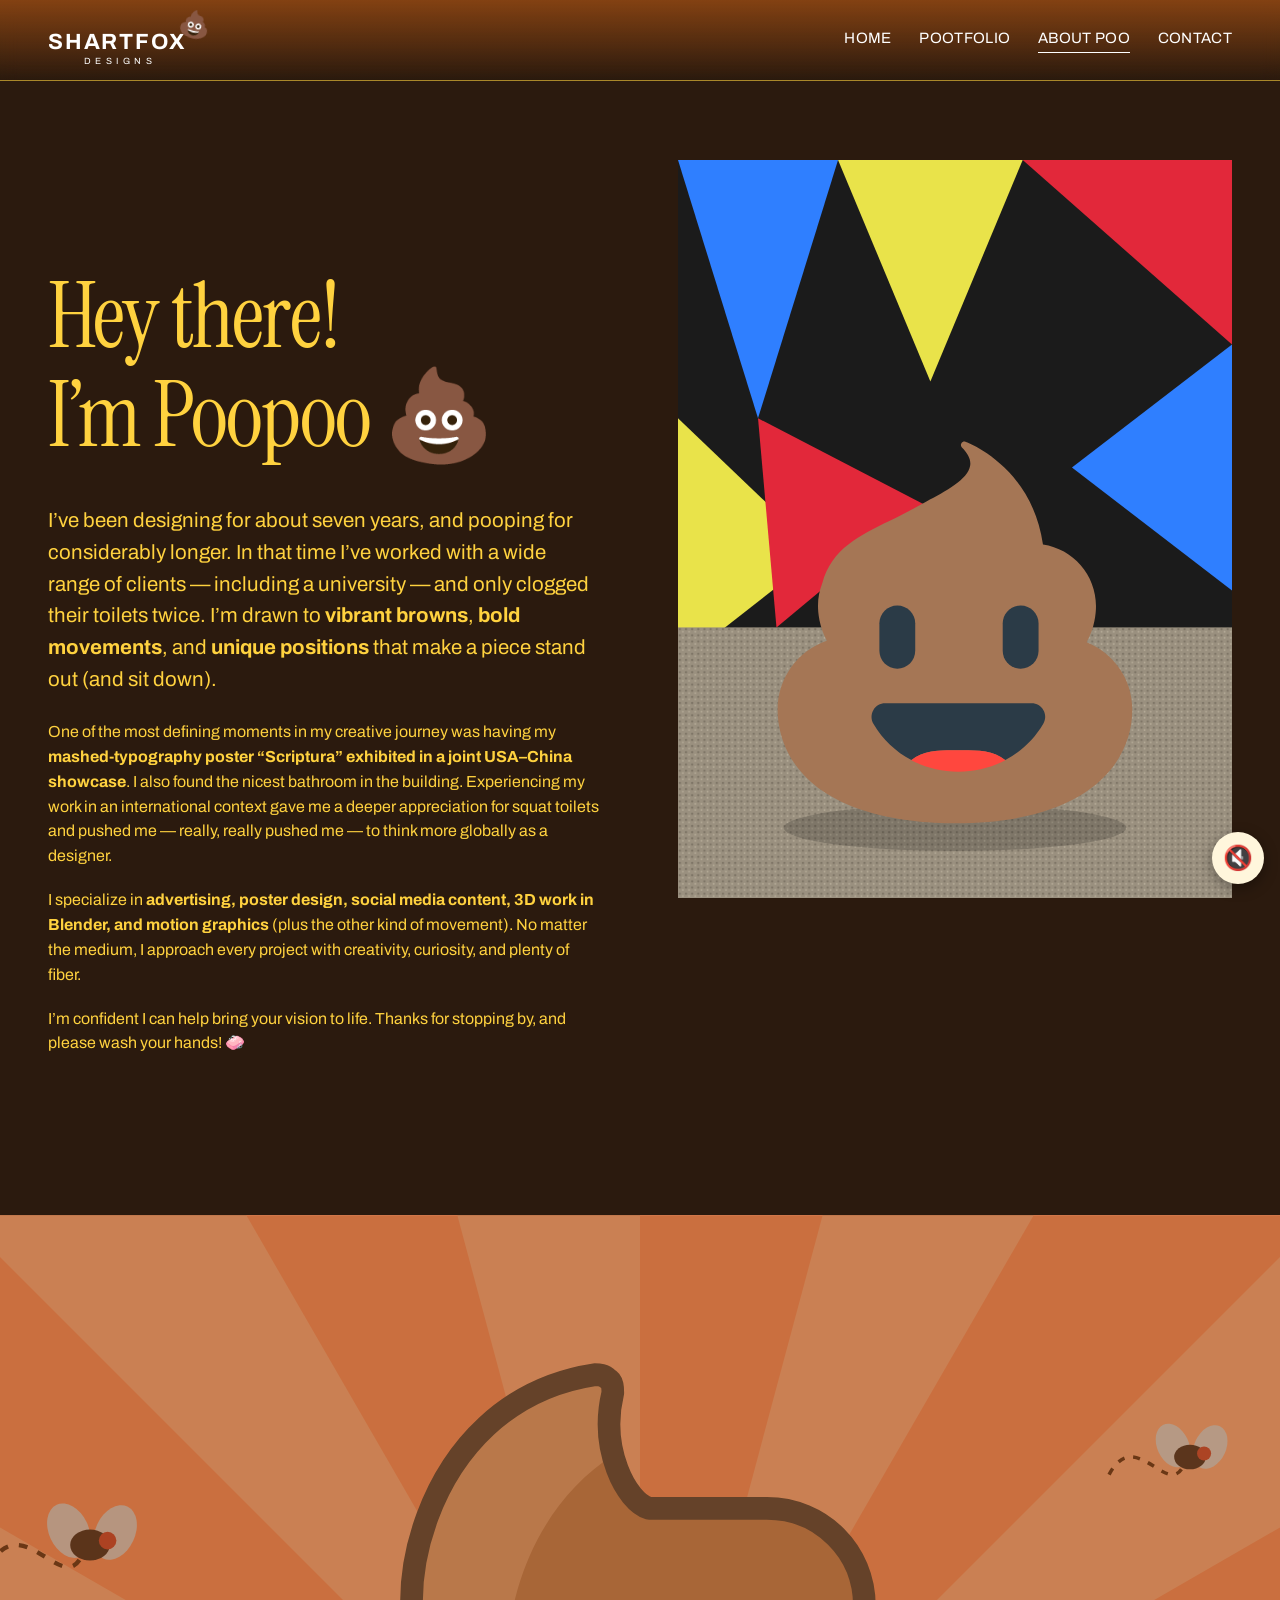
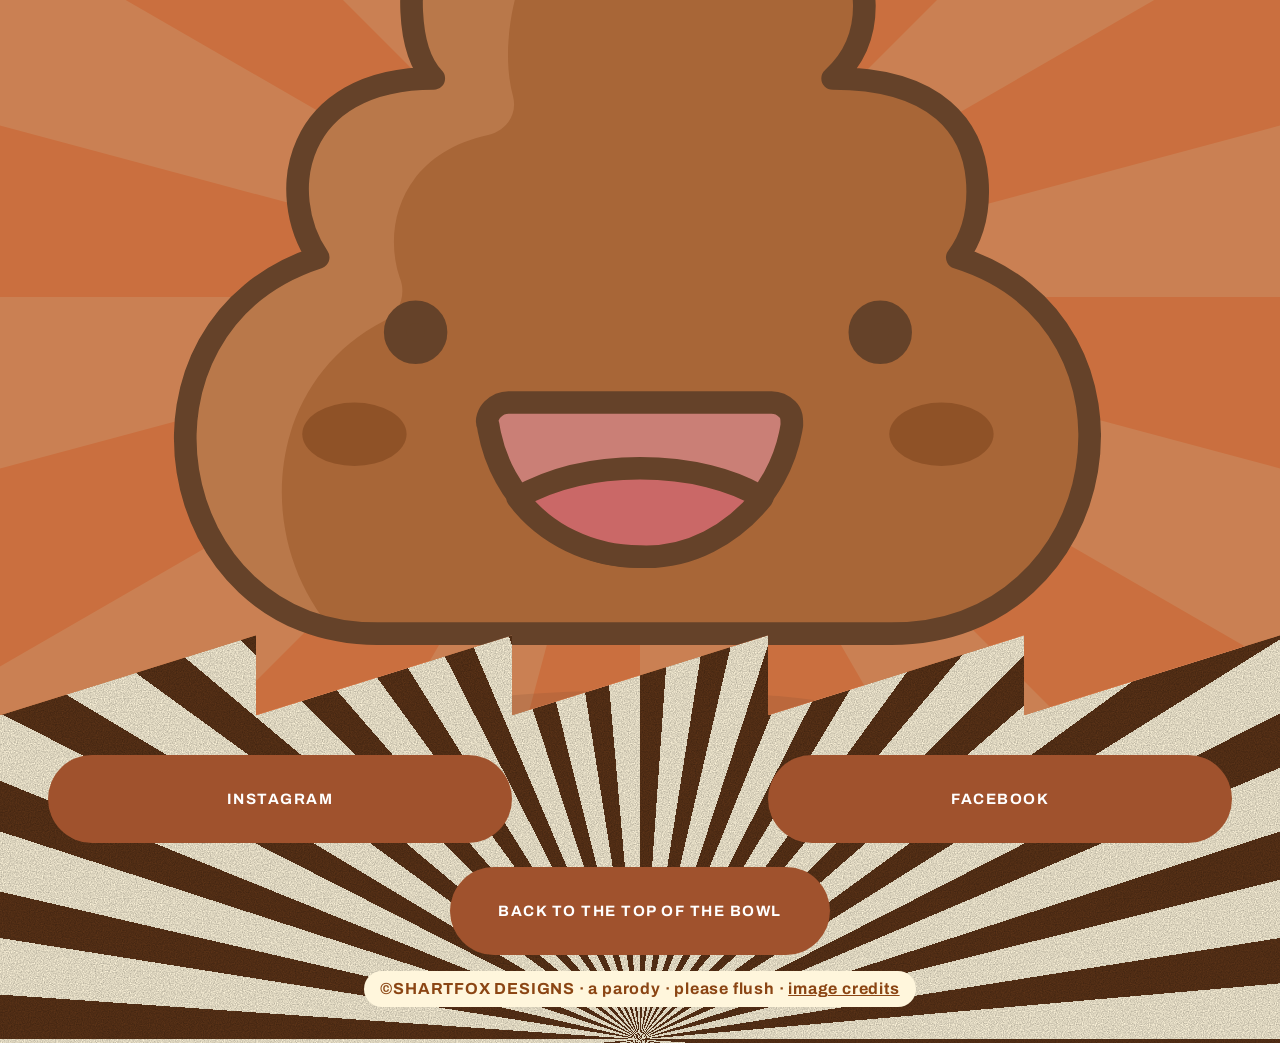
==== aboutme/index.html @ b91ddfe5 "Add files via upload" ====
<!doctype html>
<html lang="en">
<head>
  <meta charset="utf-8">
  <meta name="robots" content="noindex">
  <meta name="viewport" content="width=device-width, initial-scale=1">
  <title>ABOUT ME | Discover Who Poopoo Sharp Is – Read More — ShartFox Designs</title>
  <meta name="description" content="Meet Poopoo, designer, poster artist and Number Two in your heart.">
  <meta property="og:site_name" content="ShartFox Designs">
  <meta property="og:title" content="ABOUT ME | Discover Who Poopoo Sharp Is – Read More — ShartFox Designs">
  <meta property="og:description" content="Meet Poopoo, designer, poster artist and Number Two in your heart.">
  <meta property="og:type" content="website">
  <meta name="twitter:card" content="summary_large_image">
  <meta name="theme-color" content="#8b4513">
  <link rel="icon" href="data:image/svg+xml,%3Csvg xmlns='http://www.w3.org/2000/svg' viewBox='0 0 100 100'%3E%3Ctext y='.9em' font-size='90'%3E%F0%9F%92%A9%3C/text%3E%3C/svg%3E">
  <link rel="preconnect" href="https://fonts.googleapis.com">
  <link rel="preconnect" href="https://fonts.gstatic.com" crossorigin>
  <link href="https://fonts.googleapis.com/css2?family=Archivo:wght@400;700&family=Instrument+Serif&display=swap" rel="stylesheet">
  <link rel="stylesheet" href="../assets/css/style.css">
  <link rel="stylesheet" href="../assets/css/shart.css">
</head>
<body>
  <header class="site-header">
    <a class="logo" href="../" aria-label="ShartFox Designs home">
      <span class="wordmark"><span class="wm-name">SHARTFOX<span class="wm-icon" aria-hidden="true">💩</span></span><span class="wm-sub">DESIGNS</span></span>
    </a>
    <button class="menu-toggle" aria-label="Menu" aria-expanded="false" aria-controls="nav"><span></span><span></span><span></span></button>
    <nav class="nav" id="nav">
      <a href=".././">HOME</a>
      <a href="../portfolio/">POOTFOLIO</a>
      <a href="../aboutme/" aria-current="page">ABOUT POO</a>
      <a href="../contact/">CONTACT</a>
    </nav>
  </header>

  <main id="top">

    <section style="z-index:3" class="section bg-ink">
      <div class="about">
        <div class="about-text">
          <h1>Hey there!<br>I’m Poopoo 💩</h1>
          <p class="lead">I’ve been designing for about seven years, and pooping for considerably longer. In that time I’ve worked with a wide range of clients — including a university — and only clogged their toilets twice. I’m drawn to <strong>vibrant browns</strong>, <strong>bold movements</strong>, and <strong>unique positions</strong> that make a piece stand out (and sit down).</p>
          <p>One of the most defining moments in my creative journey was having my <strong>mashed‑typography poster “Scriptura” exhibited in a joint USA–China showcase</strong>. I also found the nicest bathroom in the building. Experiencing my work in an international context gave me a deeper appreciation for squat toilets and pushed me — really, really pushed me — to think more globally as a designer.</p>
          <p>I specialize in <strong>advertising, poster design, social media content, 3D work in Blender, and motion graphics</strong> (plus the other kind of movement). No matter the medium, I approach every project with creativity, curiosity, and plenty of fiber.</p>
          <p>I’m confident I can help bring your vision to life. Thanks for stopping by, and please wash your hands! 🧼</p>
        </div>
        <div class="about-photo">
          <img src="../assets/img/poop/img_20241021_193552.svg" alt="Poopoo, drawn as a cartoon poop in a green cap and glasses" fetchpriority="high">
        </div>
      </div>
    </section>

    <section style="z-index:2" class="section about-art has-bg bg-red overlap divider-teeth">
      <div class="bg" style="--overlay:rgba(139,69,19,.46)"><img src="../assets/img/poop/zombie_me_upscaled.svg" alt="" loading="lazy"></div>
    </section>

  </main>

  <footer class="site-footer">
    <div class="footer-inner">
      <a class="btn" href="https://www.instagram.com/sharpfox.designs/" target="_blank" rel="noopener">Instagram</a>
      <a class="btn" href="https://www.facebook.com/profile.php?id=61590797769780" target="_blank" rel="noopener">Facebook</a>
      <a class="btn to-top" href="#top">Back to the top of the bowl</a>
    </div>
    <p class="copyright">&copy;SHARTFOX DESIGNS · a parody · please flush · <a href="../credits/">image credits</a></p>
  </footer>

  <script src="../assets/js/main.js"></script>
  <script src="../assets/js/shart.js"></script>
</body>
</html>
---- assets/css/style.css ----
/* SharpFox Designs — static rebuild of the Squarespace site */
:root {
  --red: #ff3750;
  --purple: #7f37ff;
  --violet: #6321ee;
  --green: #72ff76;
  --ink: #211a1d;
  --paper: #f5f5f5;
  --serif: "Instrument Serif", Georgia, serif;
  --sans: "Archivo", "Helvetica Neue", Arial, sans-serif;
  --gutter: clamp(16px, 4vw, 48px);
  --tooth: clamp(40px, 9vw, 80px);
}

*, *::before, *::after { box-sizing: border-box; }
html { scroll-behavior: smooth; }
body {
  margin: 0;
  background: var(--ink);
  color: var(--green);
  font-family: var(--sans);
  font-size: 16px;
  line-height: 1.5;
  -webkit-font-smoothing: antialiased;
  overflow-x: hidden;
}
img { display: block; max-width: 100%; }
a { color: inherit; }
h1, h2 { font-family: var(--serif); font-weight: 400; margin: 0; line-height: 1.1; letter-spacing: -0.02em; }

/* ---------- Header ---------- */
.site-header {
  position: fixed; inset: 0 0 auto 0; z-index: 50;
  display: flex; align-items: center; justify-content: space-between;
  padding: 14px var(--gutter);
  border-bottom: 1px solid rgba(114, 255, 118, .55);
  transition: padding .3s ease;
}
/* The blur lives on a pseudo-element: backdrop-filter on the header itself would trap the fixed mobile menu inside it */
.site-header::before {
  content: ""; position: absolute; inset: 0; z-index: -1;
  background: linear-gradient(to bottom, rgba(255, 55, 80, .9), rgba(255, 55, 80, 0));
  -webkit-backdrop-filter: blur(9px); backdrop-filter: blur(9px);
}
.logo { position: relative; z-index: 2; }
.site-header.shrink { padding-block: 6px; }
.logo img { height: 96px; width: auto; transition: height .3s ease; }
.site-header.shrink .logo img { height: 64px; }
.nav { display: flex; gap: 28px; }
.nav a {
  color: #fff; text-decoration: none; font-size: 15px; letter-spacing: .02em;
  padding-bottom: 3px; border-bottom: 1px solid transparent;
}
.nav a:hover, .nav a[aria-current="page"] { border-bottom-color: #fff; }
.menu-toggle {
  display: none; background: none; border: 0; padding: 8px; cursor: pointer; color: #fff;
}
.menu-toggle span { display: block; width: 28px; height: 2px; background: currentColor; margin: 6px 0; transition: transform .25s, opacity .25s; }

/* ---------- Sections ---------- */
.section { position: relative; overflow: hidden; }
.bg-red    { background: var(--red); }
.bg-violet { background: var(--violet); }
.bg-green  { background: var(--green); }
.bg-ink    { background: var(--ink); }

/* Background image + colour overlay */
.has-bg > .bg { position: absolute; inset: 0; z-index: 0; }
.has-bg > .bg img { width: 100%; height: 100%; object-fit: cover; }
.has-bg > .bg::after { content: ""; position: absolute; inset: 0; background: var(--overlay); }
.has-bg > :not(.bg) { position: relative; z-index: 1; }

/* Dividers: the section overlaps the next one, which gets extra top padding */
.overlap { margin-bottom: calc(-1 * var(--tooth)); }
.overlap + * { padding-top: var(--tooth); }
.divider-teeth {
  clip-path: polygon(0 0, 100% 0, 100% 100%,
    100% calc(100% - var(--tooth)), 80% 100%, 80% calc(100% - var(--tooth)),
    60% 100%, 60% calc(100% - var(--tooth)), 40% 100%, 40% calc(100% - var(--tooth)),
    20% 100%, 20% calc(100% - var(--tooth)), 0 100%);
}
.divider-round { border-radius: 0 0 clamp(60px, 12vw, 160px) clamp(60px, 12vw, 160px) / var(--tooth) var(--tooth); }

/* ---------- Home ---------- */
.hero { height: 100vh; min-height: 520px; }
.hero .bg img { object-position: center 20%; }

.marquees { padding: 160px 0 120px; border-bottom: 1px solid var(--ink); }
.marquee {
  position: relative; overflow: hidden; white-space: nowrap;
  color: var(--ink); padding: 3vw 0; margin-bottom: 4vw;
}
.marquee::before { /* the thin rule that runs through each line */
  content: ""; position: absolute; left: 0; right: 0; top: 52%; height: 1px; background: var(--ink);
}
.marquee-track { display: inline-flex; animation: marquee 40s linear infinite; }
.marquee.right .marquee-track { animation-direction: reverse; }
.marquee:hover .marquee-track { animation-play-state: paused; }
.marquee h2 {
  font-size: clamp(56px, 10vw, 140px); line-height: 1.2; padding-right: .4em;
}
@keyframes marquee { from { transform: translateX(0); } to { transform: translateX(-50%); } }

.exhibition {
  min-height: 620px; display: grid; place-items: center; text-align: center; padding: 180px var(--gutter) 140px;
}
.exhibition h2 { font-size: clamp(40px, 6.5vw, 68px); color: var(--green); }
.exhibition h2 + h2 { margin-top: .5em; }

.portfolio-cta { text-align: center; padding: 60px var(--gutter) 180px; color: var(--ink); }
.portfolio-cta h2 { font-size: clamp(110px, 27vw, 318px); line-height: 1; }

.btn {
  display: inline-flex; align-items: center; justify-content: center;
  min-height: 64px; padding: 0 48px; border-radius: 300px; border: 0;
  background: var(--purple); color: #fff; text-decoration: none; cursor: pointer;
  font: 700 15px/1 var(--sans); letter-spacing: .1em; text-transform: uppercase;
  transition: transform .2s ease, filter .2s ease;
}
.btn:hover { transform: translateY(-2px); filter: brightness(1.1); }

.collage { height: 580px; }

/* ---------- Portfolio ---------- */
.portfolio-hero { height: 628px; }
.category { padding: 140px 0 0; }
.category h2 { color: var(--green); font-size: clamp(64px, 11vw, 132px); padding: 0 var(--gutter); }
.category .marquee { color: var(--green); padding: 24px 0 0; margin: 40px 0 0; }
.category .marquee::before { display: none; }
.category .marquee h3 { font: 400 22px/1.2 var(--serif); margin: 0; padding-right: .6em; }
.category .marquee-track { animation-duration: 60s; }

.gallery {
  display: grid; gap: 4px; padding: 60px 0 4px;
  grid-template-columns: repeat(var(--cols, 3), 1fr);
}
.gallery.cols-4 { --cols: 4; }
.gallery button {
  all: unset; cursor: zoom-in; display: block; aspect-ratio: 2 / 3; overflow: hidden; background: #4b1abf;
}
.gallery img { width: 100%; height: 100%; object-fit: cover; transition: transform .5s ease; }
.gallery button:hover img { transform: scale(1.04); }
.gallery button:focus-visible { outline: 3px solid var(--green); outline-offset: -3px; }

.more-soon { padding: 120px var(--gutter) 200px; text-align: center; }
.more-soon h2 { font-size: clamp(40px, 6.5vw, 68px); }

/* Lightbox */
.lightbox {
  position: fixed; inset: 0; z-index: 100; display: none;
  background: rgba(20, 14, 17, .96); align-items: center; justify-content: center;
}
.lightbox.open { display: flex; }
.lightbox img { max-width: calc(100vw - 140px); max-height: calc(100vh - 80px); object-fit: contain; }
.lightbox button {
  position: absolute; background: none; border: 0; color: #fff; cursor: pointer;
  font: 300 44px/1 var(--sans); padding: 16px; opacity: .8;
}
.lightbox button:hover { opacity: 1; }
.lb-close { top: 8px; right: 12px; }
.lb-prev { left: 8px; top: 50%; transform: translateY(-50%); }
.lb-next { right: 8px; top: 50%; transform: translateY(-50%); }
.lb-count { position: absolute; bottom: 16px; left: 0; right: 0; text-align: center; color: #fff; font-size: 13px; letter-spacing: .1em; opacity: .7; }

/* ---------- About ---------- */
.about {
  display: grid; grid-template-columns: 1fr 1fr; gap: clamp(32px, 6vw, 80px); align-items: start;
  padding: 160px var(--gutter) 140px; max-width: 1400px; margin: 0 auto;
}
.about-text { padding-top: 12vh; }
.about h1 { font-size: clamp(56px, 7vw, 102px); color: var(--green); margin-bottom: 40px; }
.about p { font-size: 16px; line-height: 1.55; margin: 0 0 1.2em; }
.about p.lead { font-size: clamp(18px, 1.6vw, 21px); }
.about-photo img { width: 100%; height: auto; }
.about-art { height: 1100px; }
.about-art .bg img { object-position: center 15%; }

/* ---------- Contact ---------- */
.contact { padding: 200px var(--gutter) 180px; }
.contact form { max-width: 560px; margin: 0 auto; display: grid; gap: 22px; }
.contact h1 { font-size: clamp(56px, 8vw, 102px); text-align: center; margin-bottom: 24px; }
.contact fieldset { border: 0; padding: 0; margin: 0; }
.contact legend { font-size: 16px; margin-bottom: 8px; padding: 0; }
.row { display: grid; grid-template-columns: 1fr 1fr; gap: 16px; }
.field { display: grid; gap: 6px; }
.field label, .field .hint { font-size: 12px; }
.req { opacity: .7; margin-left: 4px; }
.contact input, .contact select, .contact textarea {
  width: 100%; font: inherit; font-size: 15px; color: var(--green);
  background: transparent; border: 1px solid var(--green); border-radius: 26px; padding: 12px 20px;
}
.contact select { appearance: none; background-image: linear-gradient(45deg, transparent 50%, var(--green) 50%), linear-gradient(135deg, var(--green) 50%, transparent 50%); background-position: calc(100% - 26px) 50%, calc(100% - 20px) 50%; background-size: 6px 6px; background-repeat: no-repeat; }
.contact select option { color: #000; }
.contact textarea { min-height: 110px; resize: vertical; }
.contact input:focus, .contact select:focus, .contact textarea:focus { outline: 2px solid var(--green); outline-offset: 2px; }
.contact .btn { background: var(--red); color: #000; min-height: 0; padding: 30px 48px; width: 100%; }
.form-status { text-align: center; min-height: 1.5em; margin: 0; }
.hp { position: absolute; left: -9999px; }

/* ---------- Footer ---------- */
.site-footer {
  position: relative; overflow: hidden; background: var(--paper);
  padding-bottom: 36px;
}
.site-footer::before { /* animated radial stripes, standing in for Squarespace's generative "conic" background */
  content: ""; position: absolute; inset: -20%;
  background: repeating-conic-gradient(from var(--spin) at 50% 85%, #121012 0deg 4deg, var(--paper) 4deg 9deg);
  animation: spin 40s linear infinite;
}
.site-footer::after { /* film grain */
  content: ""; position: absolute; inset: 0; pointer-events: none; opacity: .35; mix-blend-mode: multiply;
  background-image: url("data:image/svg+xml,%3Csvg xmlns='http://www.w3.org/2000/svg' width='200' height='200'%3E%3Cfilter id='n'%3E%3CfeTurbulence type='fractalNoise' baseFrequency='.85' numOctaves='2' stitchTiles='stitch'/%3E%3CfeColorMatrix values='0 0 0 0 0 0 0 0 0 0 0 0 0 0 0 0 0 0 1.2 -.2'/%3E%3C/filter%3E%3Crect width='100%25' height='100%25' filter='url(%23n)'/%3E%3C/svg%3E");
}
@property --spin { syntax: "<angle>"; inherits: false; initial-value: 0deg; }
@keyframes spin { to { --spin: 360deg; } }
.footer-inner {
  position: relative; z-index: 1;
  display: grid; grid-template-columns: 1fr 1fr; gap: 24px 20vw; padding: 120px var(--gutter) 0;
}
.footer-inner .btn { min-height: 88px; }
.footer-inner .to-top { grid-column: 1 / -1; justify-self: center; min-width: 240px; }
.copyright {
  position: relative; z-index: 1; width: fit-content; margin: 16px auto 0; padding: 6px 16px;
  border-radius: 99px; background: var(--paper); color: var(--red); font-weight: 700; letter-spacing: .05em;
}

/* ---------- Motion / responsive ---------- */
@media (prefers-reduced-motion: reduce) {
  .marquee-track, .site-footer::before { animation: none; }
  html { scroll-behavior: auto; }
}

@media (max-width: 860px) {
  .menu-toggle { display: block; position: relative; z-index: 2; }
  .nav {
    position: fixed; inset: 0; flex-direction: column; align-items: center; justify-content: center; gap: 28px;
    background: var(--ink); opacity: 0; pointer-events: none; transition: opacity .25s;
  }
  .nav a { font-size: 22px; }
  .menu-open .nav { opacity: 1; pointer-events: auto; }
  .menu-open .menu-toggle span:nth-child(1) { transform: translateY(8px) rotate(45deg); }
  .menu-open .menu-toggle span:nth-child(2) { opacity: 0; }
  .menu-open .menu-toggle span:nth-child(3) { transform: translateY(-8px) rotate(-45deg); }
  .logo img { height: 64px; }
  .site-header.shrink .logo img { height: 52px; }

  .about { grid-template-columns: 1fr; padding-top: 130px; }
  .about-text { padding-top: 0; }
  .about-art { height: 70vh; }
  .gallery, .gallery.cols-4 { --cols: 2; }
  .collage, .portfolio-hero { height: 360px; }
  .footer-inner { grid-template-columns: 1fr; gap: 16px; padding-top: 90px; }
  .footer-inner .btn { min-height: 64px; }
  .row { grid-template-columns: 1fr; }
  .lightbox img { max-width: 100vw; }
  .marquees { padding: 110px 0 60px; }
}
---- assets/css/shart.css ----
/* ShartFox Designs — parody theme layered over style.css */
:root {
  --red: #8b4513;      /* saddle brown */
  --violet: #5c3317;   /* deep brown */
  --purple: #a0522d;   /* sienna buttons */
  --green: #ffd23f;    /* bright yellow text */
  --ink: #2b1a0e;      /* espresso */
  --paper: #fff6dc;    /* toilet-paper cream */
}

/* A poop-emoji cursor */
html, a, button, .gallery button {
  cursor: url("data:image/svg+xml,%3Csvg xmlns='http://www.w3.org/2000/svg' width='32' height='32'%3E%3Ctext y='26' font-size='26'%3E%F0%9F%92%A9%3C/text%3E%3C/svg%3E") 6 6, auto;
}

.site-header::before {
  background: linear-gradient(to bottom, rgba(139, 69, 19, .92), rgba(139, 69, 19, 0));
}
.site-header { border-bottom-color: rgba(255, 210, 63, .6); }

/* Text wordmark replacing the real logo */
.logo { text-decoration: none; }
.wordmark { display: grid; justify-items: center; color: #fff; line-height: 1; text-decoration: none; }
.wm-name { position: relative; font: 700 22px/1.1 var(--sans); letter-spacing: .08em; margin-top: 16px; }
.wm-sub { font-size: 9px; letter-spacing: .5em; margin-top: 3px; padding-left: .5em; }
/* the poop perches on the top-right corner of the name */
.wm-icon {
  position: absolute; right: -24px; top: -20px; font-size: 26px; letter-spacing: 0;
  transform: rotate(14deg); transition: transform .3s;
}
.logo:hover .wm-icon { transform: rotate(-10deg) scale(1.2); }
.site-header.shrink .wm-name { font-size: 18px; }
.site-header.shrink .wm-icon { font-size: 20px; right: -19px; top: -15px; }

/* Buttons: brown, with a little wobble */
.btn:hover { animation: wobble .4s ease; }
@keyframes wobble { 25% { transform: rotate(-3deg) scale(1.03); } 75% { transform: rotate(3deg) scale(1.03); } }
.btn s { text-decoration-thickness: 3px; opacity: .8; }

/* Marquee rule becomes a little line of poops */
.marquees .marquee::before { height: 0; background: none; border-top: 3px dotted var(--ink); }

/* Gallery: a poop stamp on hover */
.gallery button { position: relative; }
.gallery button::after {
  content: "\1F4A9"; position: absolute; right: 10px; bottom: 8px; font-size: 34px;
  transform: scale(0) rotate(-30deg); transition: transform .25s cubic-bezier(.3, 1.6, .5, 1);
}
.gallery button:hover::after, .gallery button:focus-visible::after { transform: scale(1) rotate(0); }
.lb-count::before { content: "\1F4A9\00a0 Number "; }

/* Footer: brown and toilet-paper stripes */
.site-footer::before {
  background: repeating-conic-gradient(from var(--spin) at 50% 85%, #5c3317 0deg 4deg, var(--paper) 4deg 9deg);
}

/* Flying poops (spawned by shart.js) */
.poop {
  position: fixed; z-index: 200; pointer-events: none; user-select: none; line-height: 1;
  will-change: transform, opacity;
}
.poop.click { animation: plop 1s cubic-bezier(.3, 0, .7, 1) forwards; }
@keyframes plop {
  0% { transform: translate(-50%, -50%) scale(.3); opacity: 1; }
  20% { transform: translate(-50%, -110%) scale(1.2) rotate(var(--r)); }
  100% { transform: translate(calc(-50% + var(--dx)), 160px) scale(.9) rotate(calc(var(--r) * 3)); opacity: 0; }
}
.poop.rain { top: -60px; animation: fall linear forwards; opacity: .85; }
@keyframes fall { to { transform: translateY(calc(100vh + 120px)) rotate(var(--r)); } }

/* Sound toggle */
.sound-toggle {
  position: fixed; right: 16px; bottom: 16px; z-index: 60;
  width: 52px; height: 52px; border-radius: 50%; border: 0;
  background: var(--paper); color: var(--ink); font-size: 24px; box-shadow: 0 4px 14px rgba(0, 0, 0, .35);
}
.sound-toggle:hover { transform: scale(1.08); }

@media (prefers-reduced-motion: reduce) {
  .poop.rain { display: none; }
  .btn:hover { animation: none; }
}
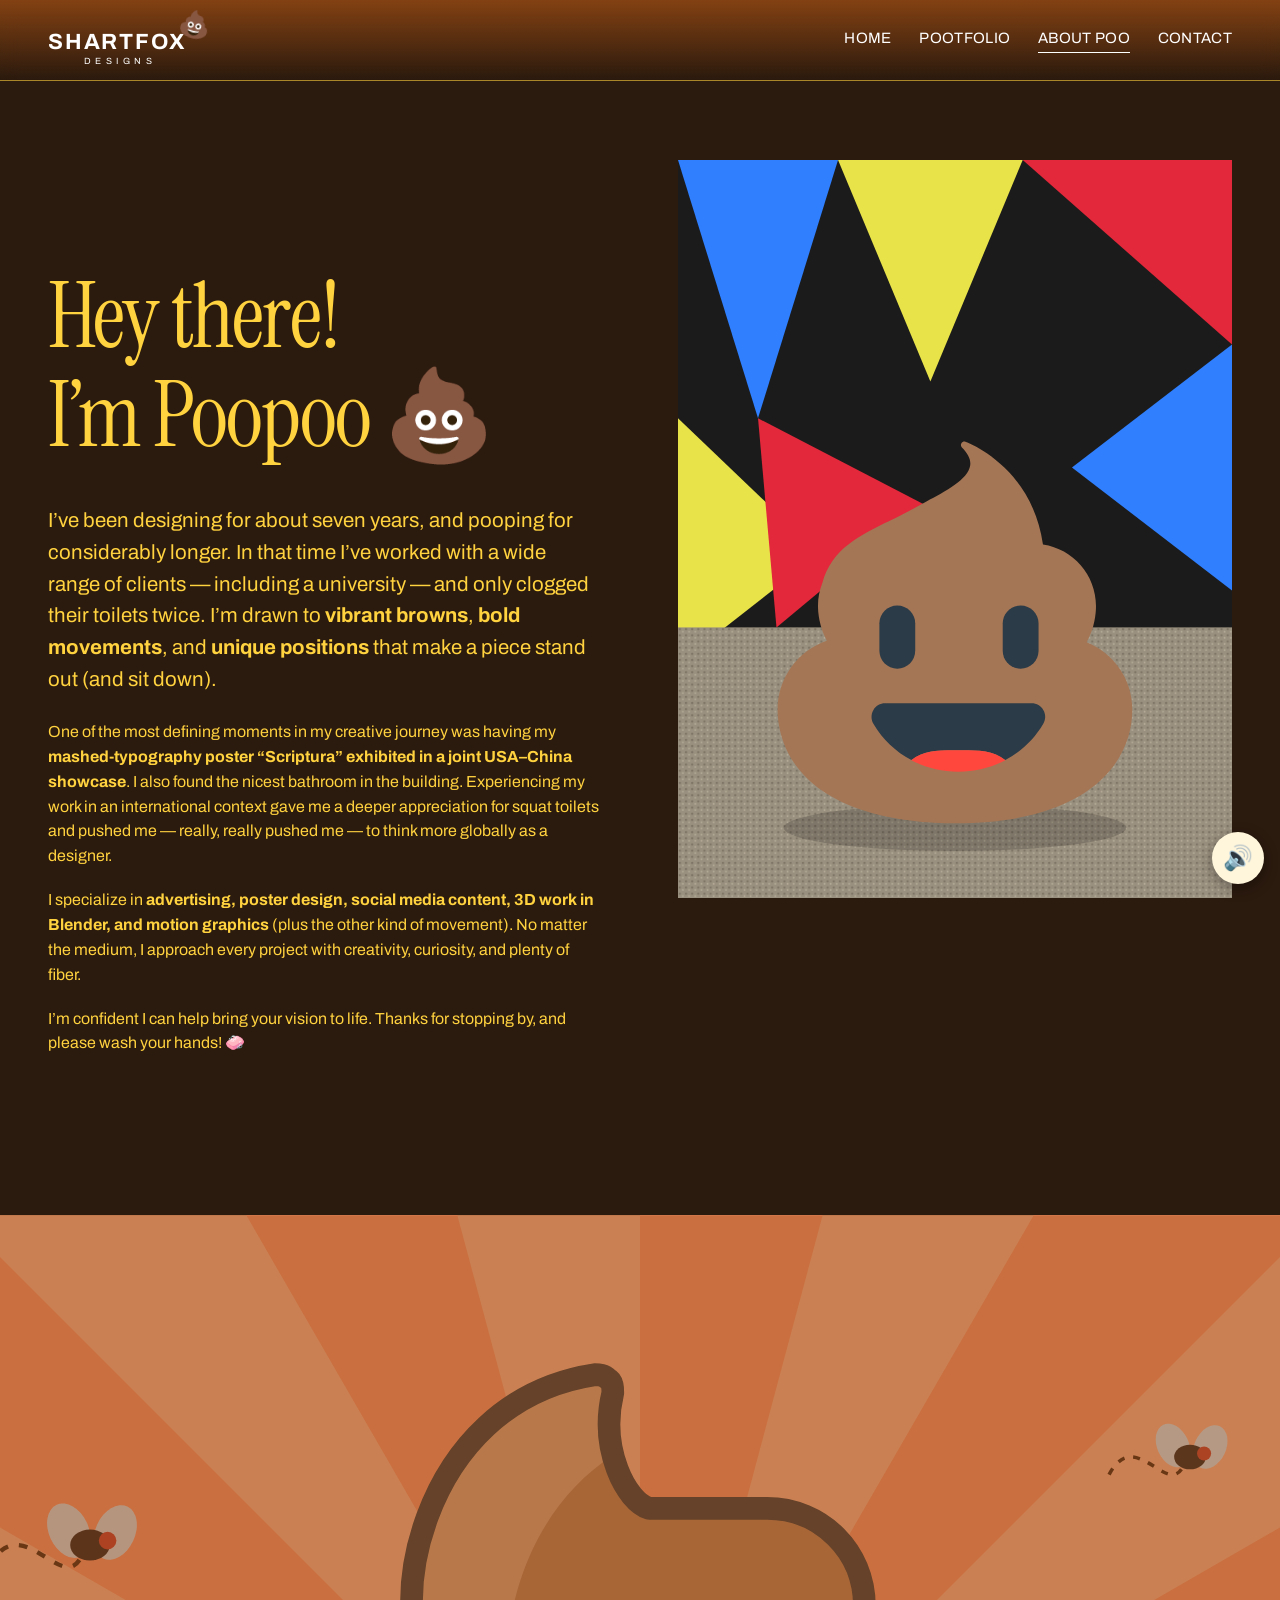
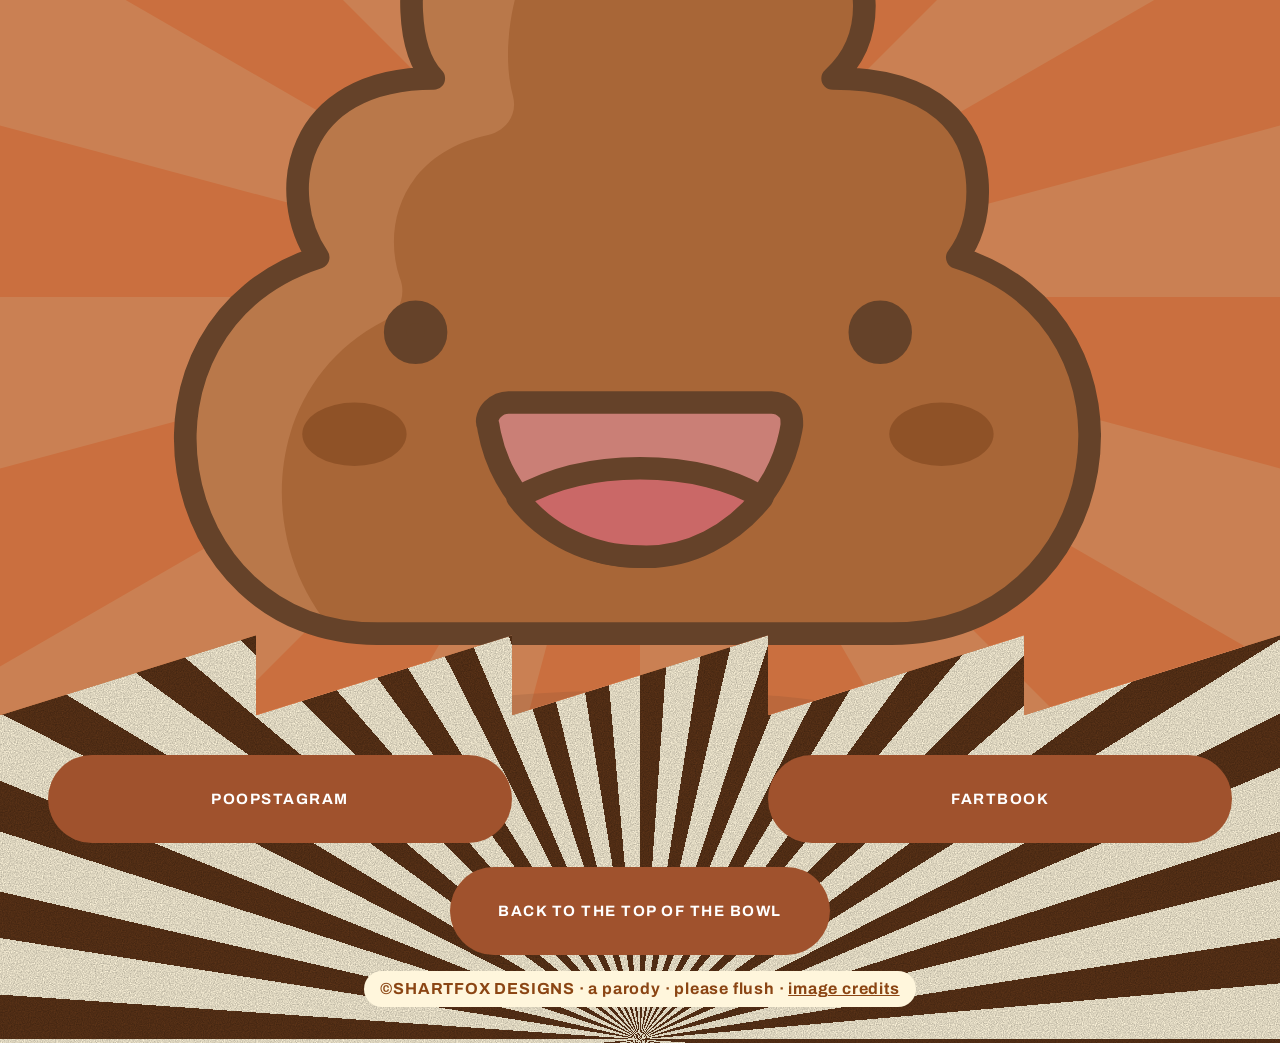
==== commit 1b43bc99: "Poop links, fart soundtrack, out-of-order contact form and gas-attack flush - Footer Instagram/Faceb" ====
--- a/aboutme/index.html
+++ b/aboutme/index.html
@@ -58,8 +58,8 @@
 
   <footer class="site-footer">
     <div class="footer-inner">
-      <a class="btn" href="https://www.instagram.com/sharpfox.designs/" target="_blank" rel="noopener">Instagram</a>
-      <a class="btn" href="https://www.facebook.com/profile.php?id=61590797769780" target="_blank" rel="noopener">Facebook</a>
+      <a class="btn poop-link" href="https://en.wikipedia.org/wiki/Feces" target="_blank" rel="noopener">Poopstagram</a>
+      <a class="btn poop-link" href="https://en.wikipedia.org/wiki/Flatulence" target="_blank" rel="noopener">Fartbook</a>
       <a class="btn to-top" href="#top">Back to the top of the bowl</a>
     </div>
     <p class="copyright">&copy;SHARTFOX DESIGNS · a parody · please flush · <a href="../credits/">image credits</a></p>
--- a/assets/css/shart.css
+++ b/assets/css/shart.css
@@ -80,3 +80,77 @@
   .poop.rain { display: none; }
   .btn:hover { animation: none; }
 }
+
+/* ---------- Contact form: OUT OF ORDER ---------- */
+.contact form { position: relative; }
+.ooo-note {
+  margin: 0; text-align: center; font: 700 15px/1.3 var(--sans); letter-spacing: .08em; text-transform: uppercase;
+  color: #111; background: #ffd23f; padding: 12px 16px; border: 3px dashed #111;
+}
+.ooo-fields { border: 0; padding: 0; margin: 0; display: grid; gap: 22px; opacity: .45; filter: grayscale(.6); }
+.ooo-fields * { cursor: not-allowed !important; }
+.ooo-tape {
+  position: absolute; left: -24px; right: -24px; top: 60px; bottom: 110px;
+  pointer-events: none; overflow: hidden; z-index: 2;
+}
+.ooo-tape .tape {
+  position: absolute; left: -20%; width: 140%; white-space: nowrap; text-align: center;
+  padding: 10px 0; font: 700 clamp(14px, 2.4vw, 20px)/1 var(--sans); letter-spacing: .14em; color: #111;
+  background: repeating-linear-gradient(-45deg, #ffd23f 0 22px, #111 22px 30px);
+  box-shadow: 0 6px 14px rgba(0, 0, 0, .45);
+  text-shadow: 0 0 4px #ffd23f, 0 0 8px #ffd23f, 0 0 2px #ffd23f;
+}
+.ooo-tape .t1 { top: 18%; transform: rotate(-12deg); }
+.ooo-tape .t2 { top: 50%; transform: rotate(9deg); }
+.ooo-tape .t3 { top: 78%; transform: rotate(-5deg); }
+.ooo-sign {
+  position: absolute; left: 50%; top: 46%; transform: translate(-50%, -50%) rotate(-4deg);
+  background: var(--paper); color: #b00; border: 6px solid #b00; padding: 14px 26px;
+  font: 700 clamp(28px, 6vw, 48px)/1 var(--sans); letter-spacing: .06em; text-align: center;
+  box-shadow: 0 10px 24px rgba(0, 0, 0, .5);
+}
+.ooo-sign::before, .ooo-sign::after { /* bits of tape holding the sign up */
+  content: ""; position: absolute; top: -16px; width: 70px; height: 26px; background: rgba(255, 255, 240, .7);
+}
+.ooo-sign::before { left: -24px; transform: rotate(-30deg); }
+.ooo-sign::after { right: -24px; transform: rotate(30deg); }
+.flush-btn { position: relative; z-index: 3; }
+.flush-btn.flushing { animation: shake .08s linear infinite; }
+@keyframes shake { 0% { transform: translate(2px, -1px); } 50% { transform: translate(-2px, 2px); } 100% { transform: translate(1px, 1px); } }
+
+/* ---------- Green gas (spawned by shart.js on Flush) ---------- */
+.gas-haze {
+  position: fixed; inset: 0; z-index: 190; pointer-events: none;
+  background: radial-gradient(ellipse at 50% 70%, rgba(140, 220, 40, .55), rgba(90, 160, 20, .35) 60%, rgba(60, 120, 10, .25));
+  opacity: 0; transition: opacity 1.2s ease;
+}
+.gas-haze.on { opacity: 1; }
+.gas {
+  position: fixed; z-index: 195; pointer-events: none; border-radius: 50%;
+  background: radial-gradient(circle, rgba(160, 255, 60, .85), rgba(110, 200, 30, .55) 45%, rgba(80, 160, 20, 0) 70%);
+  filter: blur(6px); transform: translate(-50%, -50%) scale(.2); opacity: 0;
+  animation: gas var(--t, 4s) ease-out forwards;
+}
+@keyframes gas {
+  0% { transform: translate(-50%, -50%) scale(.2); opacity: 0; }
+  15% { opacity: .95; }
+  100% { transform: translate(calc(-50% + var(--dx)), calc(-50% + var(--dy))) scale(var(--s, 3)); opacity: 0; }
+}
+.gas-text {
+  position: fixed; left: 50%; top: 40%; z-index: 196; pointer-events: none;
+  font: 700 clamp(40px, 10vw, 120px)/1 var(--sans); color: #c8ff4a; letter-spacing: .04em;
+  text-shadow: 0 0 18px #3a6b00, 0 6px 0 #2b4d00; transform: translate(-50%, -50%) rotate(-6deg);
+  animation: gas-text 1.6s ease-in-out infinite alternate;
+}
+@keyframes gas-text { to { transform: translate(-50%, -50%) rotate(6deg) scale(1.1); } }
+
+/* Music note on the sound toggle while the fart track plays */
+.sound-toggle.playing::after {
+  content: "\266B"; position: absolute; top: -6px; right: -4px; font-size: 18px; color: var(--green);
+  text-shadow: 0 1px 2px #000; animation: wobble .8s ease infinite;
+}
+
+@media (prefers-reduced-motion: reduce) {
+  .gas, .gas-text, .flush-btn.flushing { animation: none; }
+  .gas { display: none; }
+}
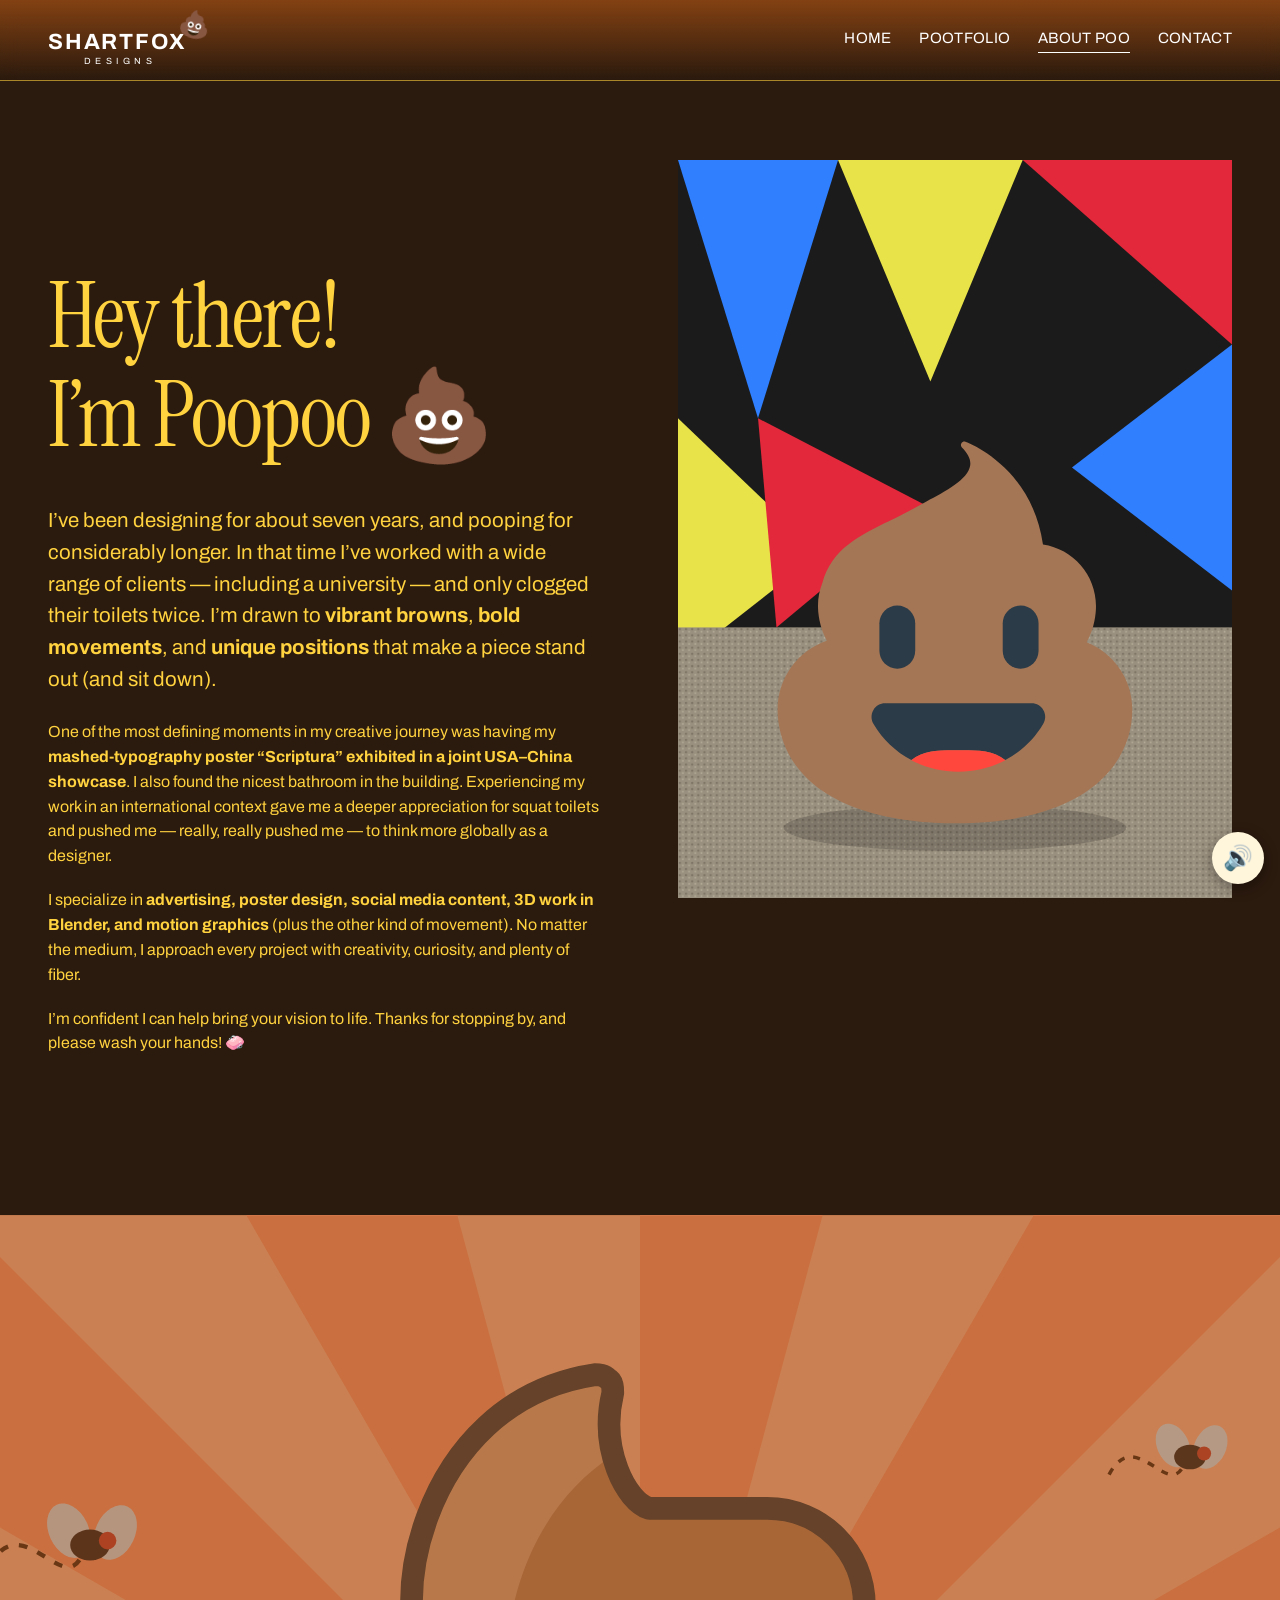
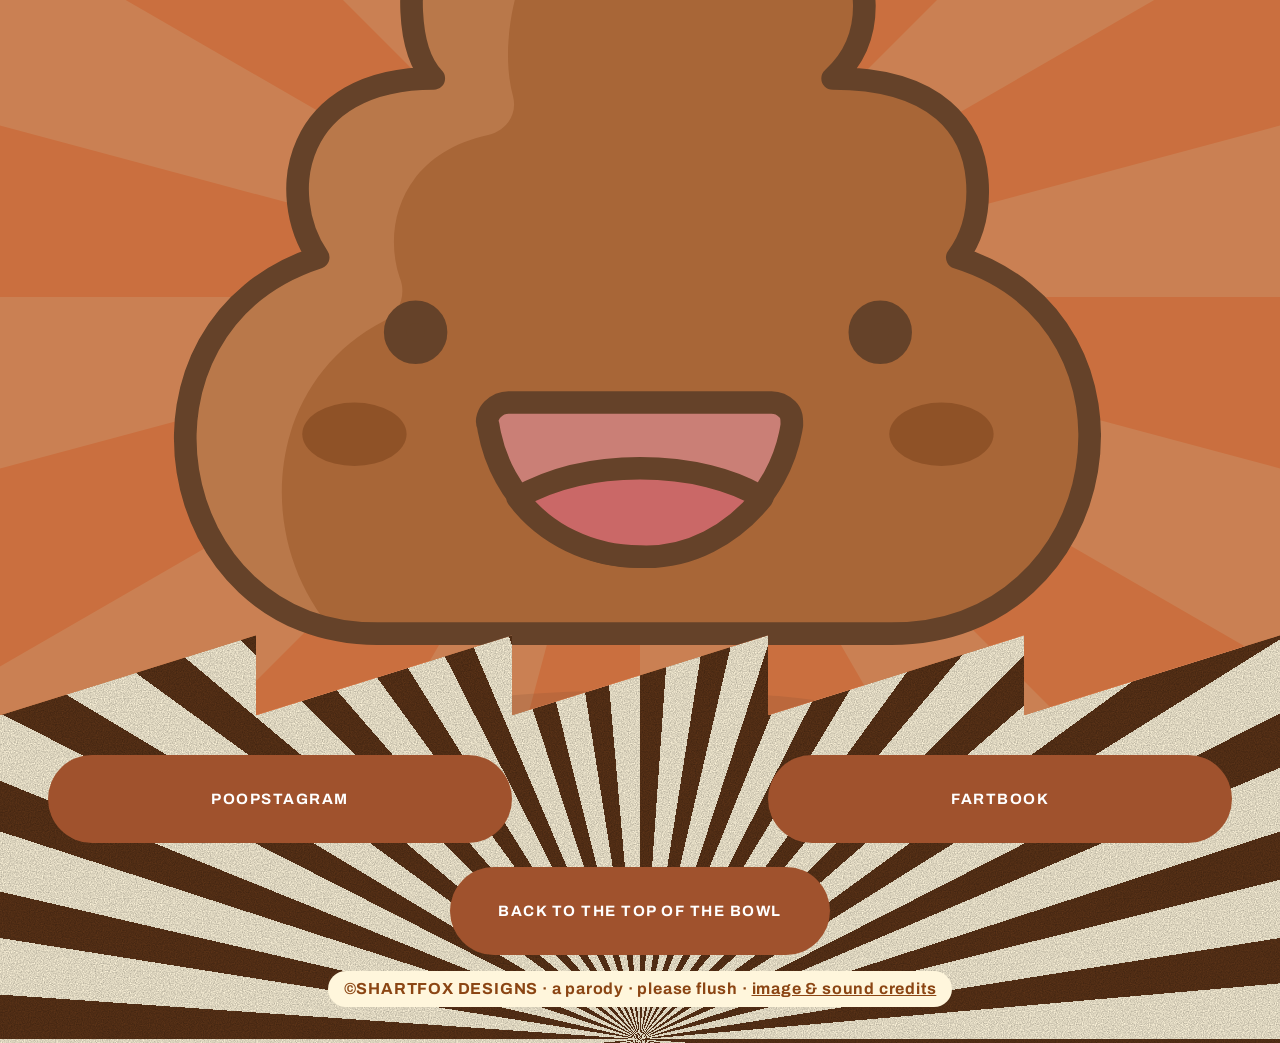
==== commit 103c6206: "Swap synthesized farts for real fart recordings Eight fart recordings from the terminalfart npm pack" ====
--- a/aboutme/index.html
+++ b/aboutme/index.html
@@ -62,7 +62,7 @@
       <a class="btn poop-link" href="https://en.wikipedia.org/wiki/Flatulence" target="_blank" rel="noopener">Fartbook</a>
       <a class="btn to-top" href="#top">Back to the top of the bowl</a>
     </div>
-    <p class="copyright">&copy;SHARTFOX DESIGNS · a parody · please flush · <a href="../credits/">image credits</a></p>
+    <p class="copyright">&copy;SHARTFOX DESIGNS · a parody · please flush · <a href="../credits/">image &amp; sound credits</a></p>
   </footer>
 
   <script src="../assets/js/main.js"></script>
